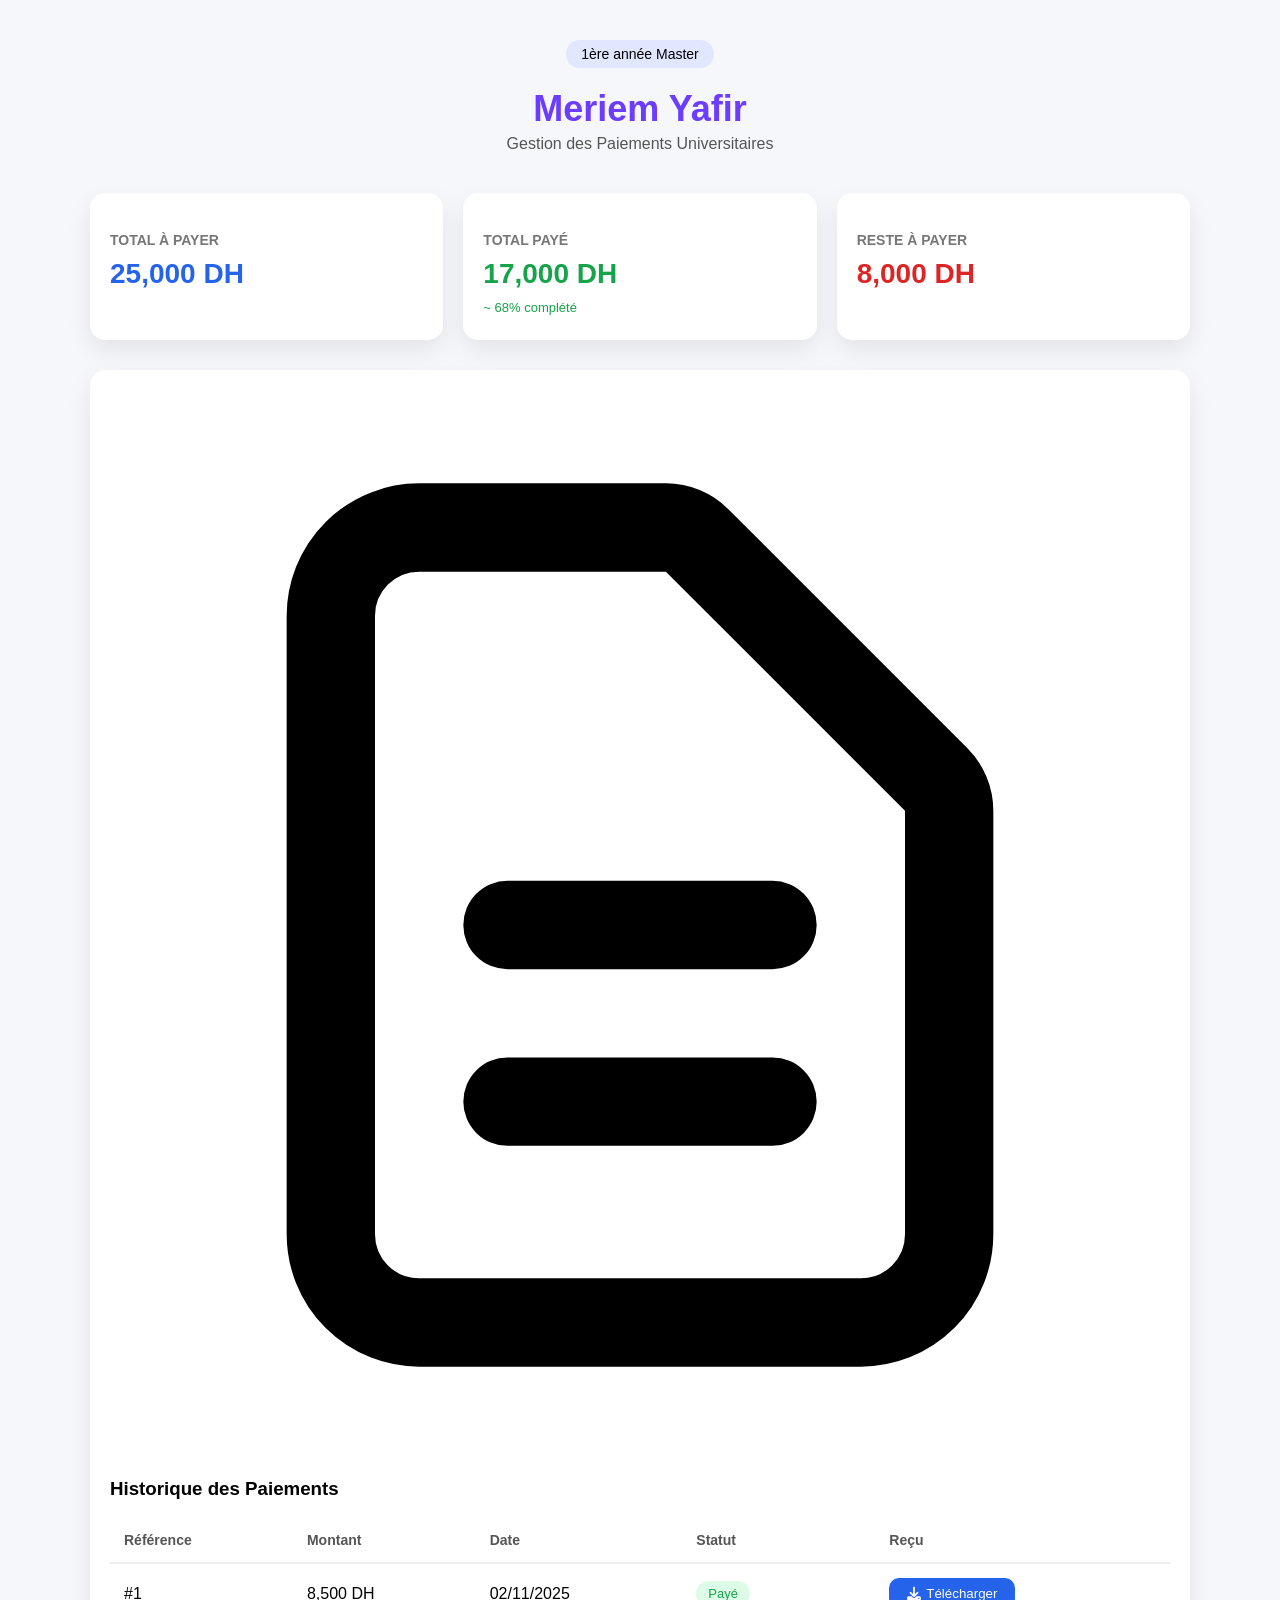
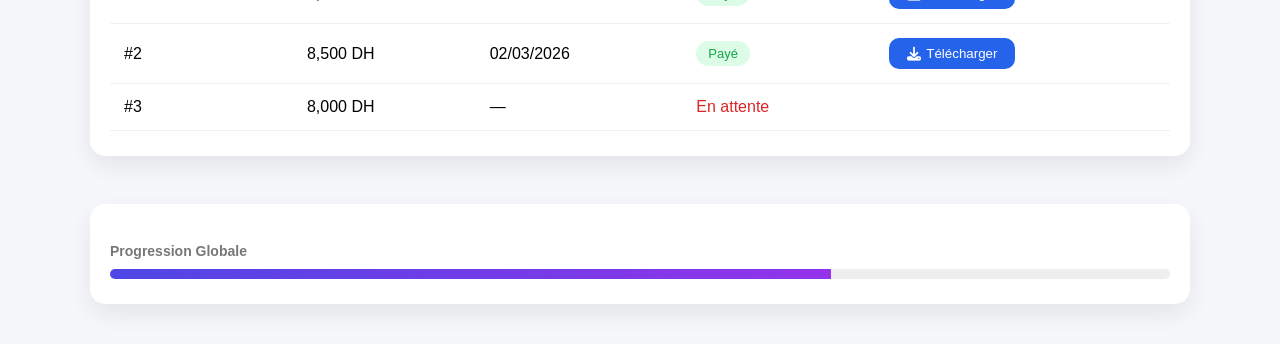
==== Master/index.html @ cb0a33f3 "Add files via upload" ====
<!DOCTYPE html>
<html lang="fr">
<head>
<meta charset="UTF-8">
<meta name="viewport" content="width=device-width, initial-scale=1.0">
<link rel="stylesheet" href="style.css">
<title>Suivi Paiements - Meriem Yafir</title>

</head>

<body>
<div class="container">

<div class="header">
    <div class="badge">1ère année Master</div>
    <h1>Meriem Yafir</h1>
    <div class="subtitle">Gestion des Paiements Universitaires</div>
</div>

<div class="cards">
    <div class="card">
        <h3>TOTAL À PAYER</h3>
        <div class="amount blue" id="total">25,000 DH</div>
    </div>

    <div class="card">
        <h3>TOTAL PAYÉ</h3>
        <div class="amount green" id="paid"></div>
        <div id="percent" style="color:#16a34a;font-size:13px;"></div>
    </div>

    <div class="card">
        <h3>RESTE À PAYER</h3>
        <div class="amount red" id="remaining"></div>
    </div>
</div>

<div class="table">
    <svg class="w-6 h-6 mr-2 text-blue-600 dark:text-blue-400" fill="none" stroke="currentColor" viewBox="0 0 24 24">
            <path stroke-linecap="round" stroke-linejoin="round" stroke-width="2" d="M9 12h6m-6 4h6m2 5H7a2 2 0 01-2-2V5a2 2 0 012-2h5.586a1 1 0 01.707.293l5.414 5.414a1 1 0 01.293.707V19a2 2 0 01-2 2z"></path>
          </svg>
    <h3>Historique des Paiements</h3>
    <table>
        <tr>
            <th>Référence</th>
            <th>Montant</th>
            <th>Date</th>
            <th>Statut</th>
            <th>Reçu</th>
        </tr>
        <tr>
            <td>#1</td>
            <td>8,500 DH</td>
            <td>02/11/2025</td>
            <td><span class="status">Payé</span></td>
             <td>
              <button  onclick="telecharger('Recu 1.jpeg')">
                <i class="fa-solid fa-download"></i>Télécharger
              </button>
            </td>
        </tr>
        <tr>
            <td>#2</td>
            <td>8,500 DH</td>
            <td>02/03/2026</td>
            <td><span class="status">Payé</span></td>
             <td>
               <button  onclick="telecharger('Recu 2.jpeg')">
                <i class="fa-solid fa-download"></i>Télécharger
               </button>
            </td>
        </tr>
        <tr>
            <td>#3</td>
            <td>8,000 DH</td>
            <td>—</td>
            <td style="color:#dc2626;">En attente</td>
        </tr>
    
    </table>
</div>

<br>

<div class="card">
    <h3>Progression Globale</h3>
    <div class="progress">
        <div class="progress-bar" id="progressBar"></div>
    </div>
</div>

</div>


<script src="script.js"></script>
</body>
</html>
---- Master/style.css ----
@import url('https://cdnjs.cloudflare.com/ajax/libs/font-awesome/6.5.1/css/all.min.css');

body {
    font-family: 'Segoe UI', Tahoma, Geneva, Verdana, sans-serif;
    background: #f5f7fb;
    margin: 0;
    padding: 40px;
}

.container {
    max-width: 1100px;
    margin: auto;
}

.header {
    text-align: center;
    margin-bottom: 40px;
}

.badge {
    display: inline-block;
    background: #e0e7ff;
    padding: 6px 15px;
    border-radius: 20px;
    font-size: 14px;
    margin-bottom: 10px;
}

h1 {
    color: #6c3cff;
    margin: 10px 0 5px;
    font-size: 36px;
}

.subtitle {
    color: #555;
    font-size: 16px;
}

.cards {
    display: flex;
    gap: 20px;
    margin-bottom: 30px;
    flex-wrap: wrap;
}

.card {
    flex: 1;
    background: #fff;
    padding: 25px 20px;
    border-radius: 15px;
    box-shadow: 0 10px 25px rgba(0,0,0,0.08);
    transition: transform 0.3s, box-shadow 0.3s;
}

.card:hover {
    transform: translateY(-5px);
    box-shadow: 0 15px 30px rgba(0,0,0,0.12);
}

.card h3 {
    font-size: 14px;
    color: #777;
    margin-bottom: 10px;
}

.amount {
    font-size: 28px;
    font-weight: bold;
    margin-bottom: 10px;
}

.blue {color: #2563eb;}
.green {color: #16a34a;}
.red {color: #dc2626;}

.progress {
    height: 10px;
    background: #eee;
    border-radius: 10px;
    overflow: hidden;
}

.progress-bar {
    height: 100%;
    background: linear-gradient(to right,#4f46e5,#9333ea);
    width: 0%;
    transition: width 0.7s ease;
}

.table {
    background: #fff;
    padding: 25px 20px;
    border-radius: 15px;
    box-shadow: 0 10px 25px rgba(0,0,0,0.08);
    margin-bottom: 30px;
}

table {
    width: 100%;
    border-collapse: collapse;
}

th, td {
    padding: 14px;
    text-align: left;
}

th {
    color: #555;
    font-weight: 600;
    font-size: 14px;
    border-bottom: 2px solid #eee;
}

tr {
    border-bottom: 1px solid #f0f0f0;
    transition: background 0.3s;
}

tr:hover {background: #f9faff;}

.status {
    display: inline-flex;
    align-items: center;
    gap: 5px;
    background: #dcfce7;
    color: #16a34a;
    padding: 5px 12px;
    border-radius: 20px;
    font-size: 13px;
    font-weight: 500;
}

.status.pending {
    background: #fee2e2;
    color: #b91c1c;
}

button {
    display: inline-flex;
    align-items: center;
    gap: 5px;
    background: #2563eb;
    color: white;
    border: none;
    padding: 8px 18px;
    border-radius: 10px;
    cursor: pointer;
    font-weight: 500;
    transition: background 0.3s;
}

button:hover {
    background: #1d4ed8;
}

button i {
    font-size: 14px;
}

.global-progress {
    background: #fff;
    padding: 25px 20px;
    border-radius: 15px;
    box-shadow: 0 10px 25px rgba(0,0,0,0.08);
    margin-top: 20px;
}
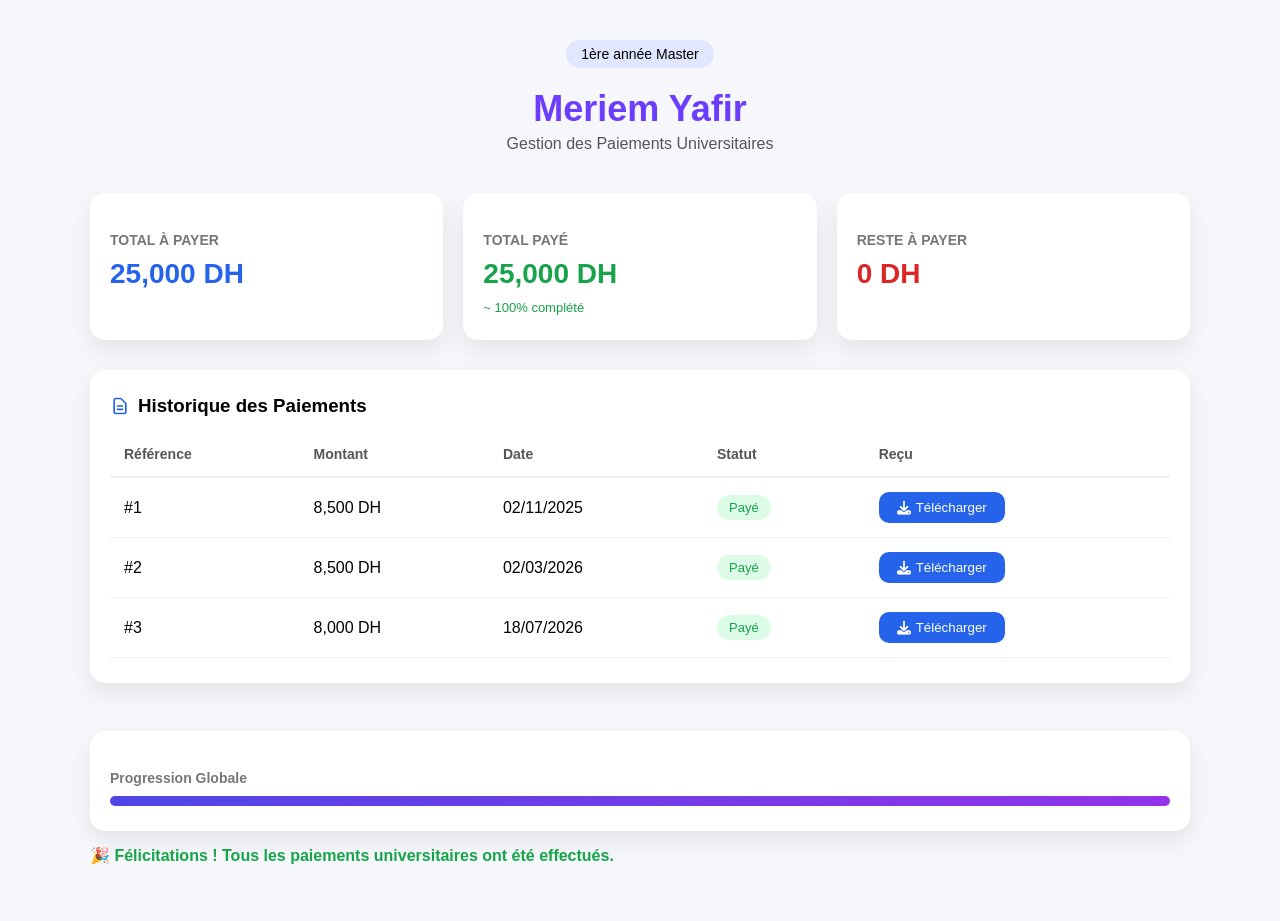
==== commit 1b79a5f4: "Update payment status to completed" ====
--- a/Master/index.html
+++ b/Master/index.html
@@ -36,10 +36,15 @@
 </div>
 
 <div class="table">
-    <svg class="w-6 h-6 mr-2 text-blue-600 dark:text-blue-400" fill="none" stroke="currentColor" viewBox="0 0 24 24">
-            <path stroke-linecap="round" stroke-linejoin="round" stroke-width="2" d="M9 12h6m-6 4h6m2 5H7a2 2 0 01-2-2V5a2 2 0 012-2h5.586a1 1 0 01.707.293l5.414 5.414a1 1 0 01.293.707V19a2 2 0 01-2 2z"></path>
-          </svg>
+    <div class="table-title">
+    <svg class="table-icon" fill="none" stroke="currentColor" viewBox="0 0 24 24">
+        <path stroke-linecap="round" stroke-linejoin="round" stroke-width="2"
+            d="M9 12h6m-6 4h6m2 5H7a2 2 0 01-2-2V5a2 2 0 012-2h5.586a1 1 0 01.707.293l5.414 5.414a1 1 0 01.293.707V19a2 2 0 01-2 2z">
+        </path>
+    </svg>
+
     <h3>Historique des Paiements</h3>
+</div>
     <table>
         <tr>
             <th>Référence</th>
@@ -73,9 +78,14 @@
         <tr>
             <td>#3</td>
             <td>8,000 DH</td>
-            <td>—</td>
-            <td style="color:#dc2626;">En attente</td>
-        </tr>
+            <td>18/07/2026</td>
+            <td><span class="status">Payé</span></td>
+            <td>
+                <button onclick="telecharger('Recu 3.jpeg')">
+                    <i class="fa-solid fa-download"></i>Télécharger
+                </button>
+            </td>
+</tr>
     
     </table>
 </div>
@@ -88,6 +98,7 @@
         <div class="progress-bar" id="progressBar"></div>
     </div>
 </div>
+<p id="successMessage"></p>
 
 </div>
 
--- a/Master/style.css
+++ b/Master/style.css
@@ -165,4 +165,21 @@
     border-radius: 15px;
     box-shadow: 0 10px 25px rgba(0,0,0,0.08);
     margin-top: 20px;
+}
+.table-title {
+    display: flex;
+    align-items: center;
+    gap: 8px;
+    margin-bottom: 15px;
+}
+
+.table-title h3 {
+    margin: 0;
+}
+
+.table-icon {
+    width: 20px;
+    height: 20px;
+    color: #2563eb;
+    flex-shrink: 0;
 }
